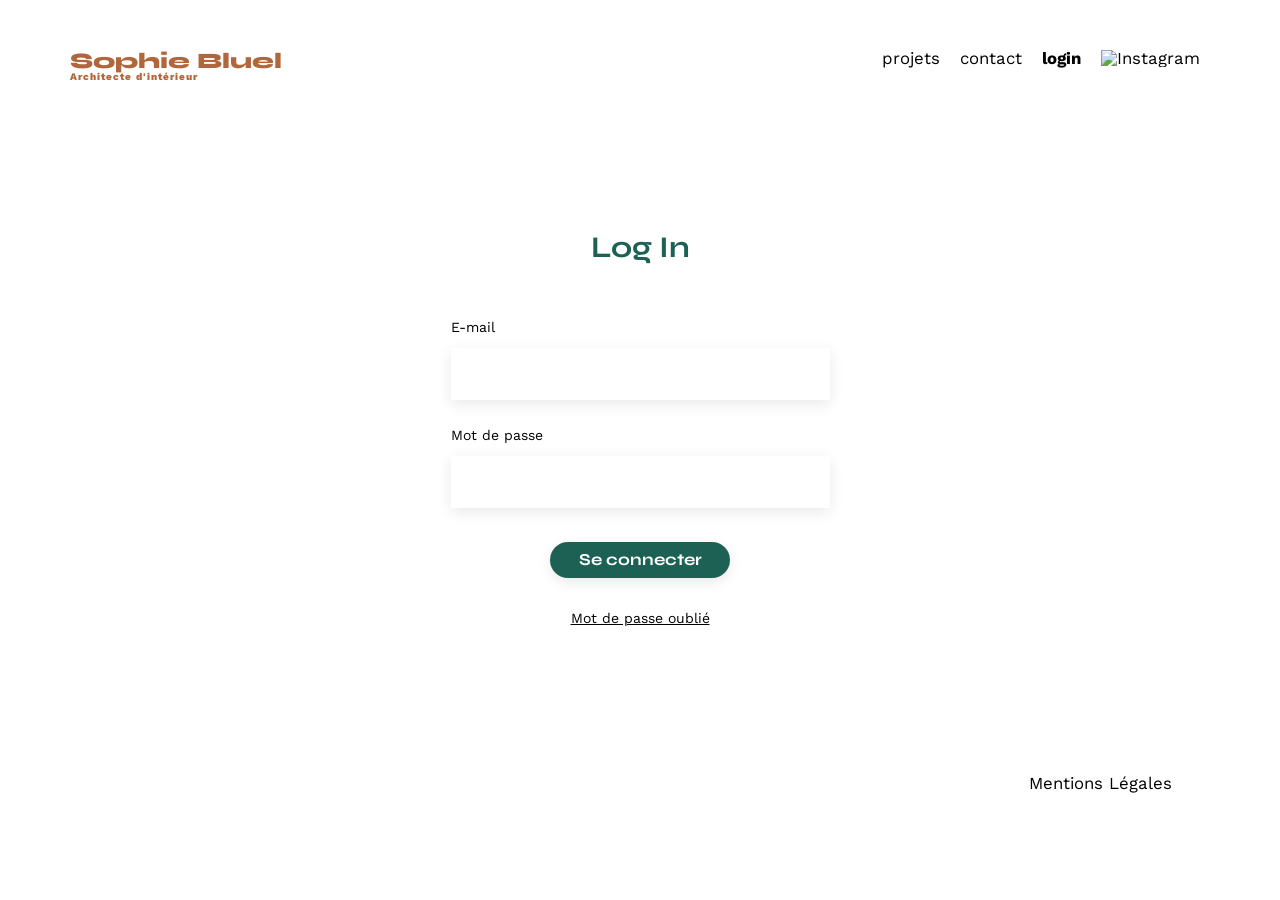
==== FrontEnd/login.html @ fab93ab4 "Integrer la page de connexion" ====
<!DOCTYPE html>
<html lang="fr">
<head>
	<meta charset="UTF-8">
	<title>Sophie Bluel - Login</title>
	<meta name="viewport" content="width=device-width, initial-scale=1.0">
	<link rel="preconnect" href="https://fonts.googleapis.com">
	<link rel="preconnect" href="https://fonts.gstatic.com" crossorigin>
	<link href="https://fonts.googleapis.com/css2?family=Syne:wght@700;800&family=Work+Sans&display=swap" rel="stylesheet">
	<link rel="stylesheet" href="./assets/style.css">
</head>
<body>
	<header>
	    <h1>Sophie Bluel <span>Architecte d'intérieur</span></h1>
	    <nav>
		    <ul>
			    <li><a href="./index.html#portfolio">projets</a></li>
			    <li><a href="./index.html#contact">contact</a></li>
			    <li class="nav-active">login</li>
			    <li><img src="./assets/icons/instagram.png" alt="Instagram"></li>
		    </ul>
	    </nav>
</header>

	<main>
		<section id="login">
			<h2>Log In</h2>

			<form>
				<label for="email">E-mail</label>
				<input type="email" id="email" name="email">

				<label for="password">Mot de passe</label>
				<input type="password" id="password" name="password">

				<input type="submit" value="Se connecter">
			</form>

			<a href="#">Mot de passe oublié</a>
		</section>
	</main>

	<footer>
		<nav>
			<ul>
				<li>Mentions Légales</li>
			</ul>
		</nav>
	</footer>
</body>
</html>
---- FrontEnd/assets/style.css ----
/* http://meyerweb.com/eric/tools/css/reset/
   v2.0 | 20110126
   License: none (public domain)
*/

html, body, div, span, applet, object, iframe,
h1, h2, h3, h4, h5, h6, p, blockquote, pre,
a, abbr, acronym, address, big, cite, code,
del, dfn, em, img, ins, kbd, q, s, samp,
small, strike, strong, sub, sup, tt, var,
b, u, i, center,
dl, dt, dd, ol, ul, li,
fieldset, form, label, legend,
table, caption, tbody, tfoot, thead, tr, th, td,
article, aside, canvas, details, embed,
figure, figcaption, footer, header, hgroup,
menu, nav, output, ruby, section, summary,
time, mark, audio, video {
	margin: 0;
	padding: 0;
	border: 0;
	font-size: 100%;
	font: inherit;
	vertical-align: baseline;
}
/* HTML5 display-role reset for older browsers */
article, aside, details, figcaption, figure,
footer, header, hgroup, menu, nav, section {
	display: block;
}
body {
	line-height: 1;
}
ol, ul {
	list-style: none;
}
blockquote, q {
	quotes: none;
}
blockquote:before, blockquote:after,
q:before, q:after {
	content: '';
	content: none;
}
table {
	border-collapse: collapse;
	border-spacing: 0;
}
/** end reset css**/
body {
	max-width: 1140px;
	margin:auto;
	font-family: 'Work Sans' ;
	font-size: 14px;
}
header {
	display: flex;
	justify-content: space-between;
	margin: 50px 0
}
section {
	margin: 50px 0
}

h1{
	display: flex;
	flex-direction: column;
	font-family: 'Syne';
	font-size: 22px;
	font-weight: 800;
	color: #B1663C
}

h1 > span {
	font-family: 'Work Sans';
	font-size:10px;
	letter-spacing: 0.1em;
;
}

h2{
	font-family: 'Syne';
	font-weight: 700;
	font-size: 30px;
	color: #1D6154
}
nav ul {
	display: flex;
	align-items: center;
	list-style-type: none;

}
nav li {
	padding: 0 10px;
	font-size: 1.2em;
}

li:hover {
	color: #B1663C;
}

.nav-active {
	font-weight: 700;
	color: black;
}

.nav-active:hover {
	color: black;
}

#introduction {
	display: flex;
	align-items: center;
}
#introduction figure {
	flex: 1
}
#introduction img {
	display: block;
	margin: auto;
	width: 80%;
}

#introduction article {
	flex: 1
}
#introduction h2 {
	margin-bottom: 1em;
}

#introduction p {
	margin-bottom: 0.5em;
}
#portfolio h2 {
	text-align: center;
	margin-bottom: 1em;
}
.gallery {
	width: 100%;
	display: grid;
	grid-template-columns: 1fr 1fr 1fr;
	grid-column-gap: 20px;
	grid-row-gap: 20px;
}

.gallery img {
	width: 100%;

}
#contact {
	width: 50%;
	margin: auto;
}
#contact > * {
	text-align: center;

}
#contact h2{
	margin-bottom: 20px;
}
#contact form {
	text-align: left;
	margin-top:30px;
	display: flex;
	flex-direction: column;
}

#contact input {
	height: 50px;
	font-size: 1.2em;
	border: none;
	box-shadow: 0px 4px 14px rgba(0, 0, 0, 0.09);
}
#contact label {
	margin: 2em 0 1em 0;
}
#contact textarea {
	border: none;
	box-shadow: 0px 4px 14px rgba(0, 0, 0, 0.09);
}

input[type="submit"]{
	font-family: 'Syne';
	font-weight: 700;
	color: white;
	background-color: #1D6154;
	margin : 2em auto ;
	width: 180px;
	text-align: center;
	border-radius: 60px ;
}

footer nav ul {
	display: flex;
	justify-content: flex-end;
	margin: 2em
}

.filters {
	display: flex;
	justify-content: center;
	gap: 10px;
	margin-bottom: 50px;
}

.filter-button {
	font-family: "Syne", sans-serif;
	font-weight: 700;
	font-size: 16px;
	color: #1D6154;
	background-color: #FFFEF8;
	border: 1px solid #1D6154;
	border-radius: 60px;
	padding: 9px 20px;
	cursor: pointer;
}

.filter-button.active {
	color: white;
	background-color: #1D6154;
}

/* Page login */

#login {
	width: 50%;
	margin: 150px auto;
	display: flex;
	flex-direction: column;
	align-items: center;
}

#login h2 {
	margin-bottom: 30px;
}

#login form {
	display: flex;
	flex-direction: column;
	width: 379px;
}

#login label {
	margin: 2em 0 1em 0;
}

#login input {
	height: 50px;
	font-size: 1.2em;
	border: none;
	box-shadow: 0px 4px 14px rgba(0, 0, 0, 0.09);
}

#login input[type="submit"] {
	font-family: "Syne", sans-serif;
	font-weight: 700;
	color: white;
	background-color: #1D6154;
	margin: 2em auto;
	width: 180px;
	height: 36px;
	text-align: center;
	border-radius: 60px;
	cursor: pointer;
}

#login a {
	color: black;
	text-decoration: underline;
}

nav a {
	color: black;
	text-decoration: none;
}
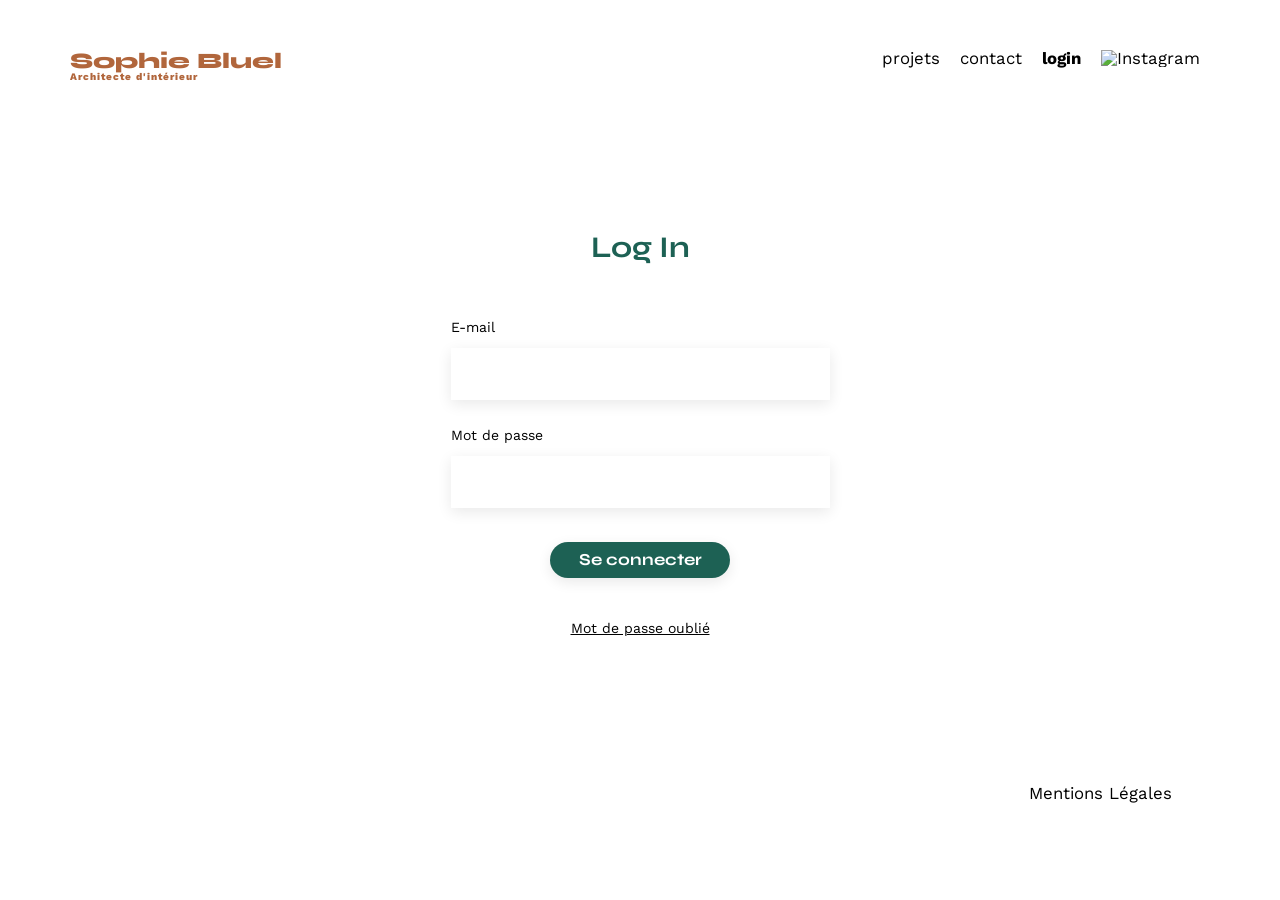
==== commit a12f0d4c: "Connecter le formulaire de connexion" ====
--- a/FrontEnd/login.html
+++ b/FrontEnd/login.html
@@ -26,15 +26,17 @@
 		<section id="login">
 			<h2>Log In</h2>
 
-			<form>
-				<label for="email">E-mail</label>
-				<input type="email" id="email" name="email">
+			<form id="login-form">
+	            <label for="email">E-mail</label>
+	            <input type="email" id="email" name="email">
 
-				<label for="password">Mot de passe</label>
-				<input type="password" id="password" name="password">
+	            <label for="password">Mot de passe</label>
+	            <input type="password" id="password" name="password">
 
-				<input type="submit" value="Se connecter">
-			</form>
+	            <input type="submit" value="Se connecter">
+            </form>
+
+            <p id="login-error"></p>
 
 			<a href="#">Mot de passe oublié</a>
 		</section>
@@ -47,5 +49,6 @@
 			</ul>
 		</nav>
 	</footer>
+    <script src="./login.js"></script>
 </body>
 </html>
--- a/FrontEnd/assets/style.css
+++ b/FrontEnd/assets/style.css
@@ -269,6 +269,11 @@
 	text-decoration: underline;
 }
 
+#login-error {
+	margin-top: 10px;
+	color: #B1663C;
+}
+
 nav a {
 	color: black;
 	text-decoration: none;
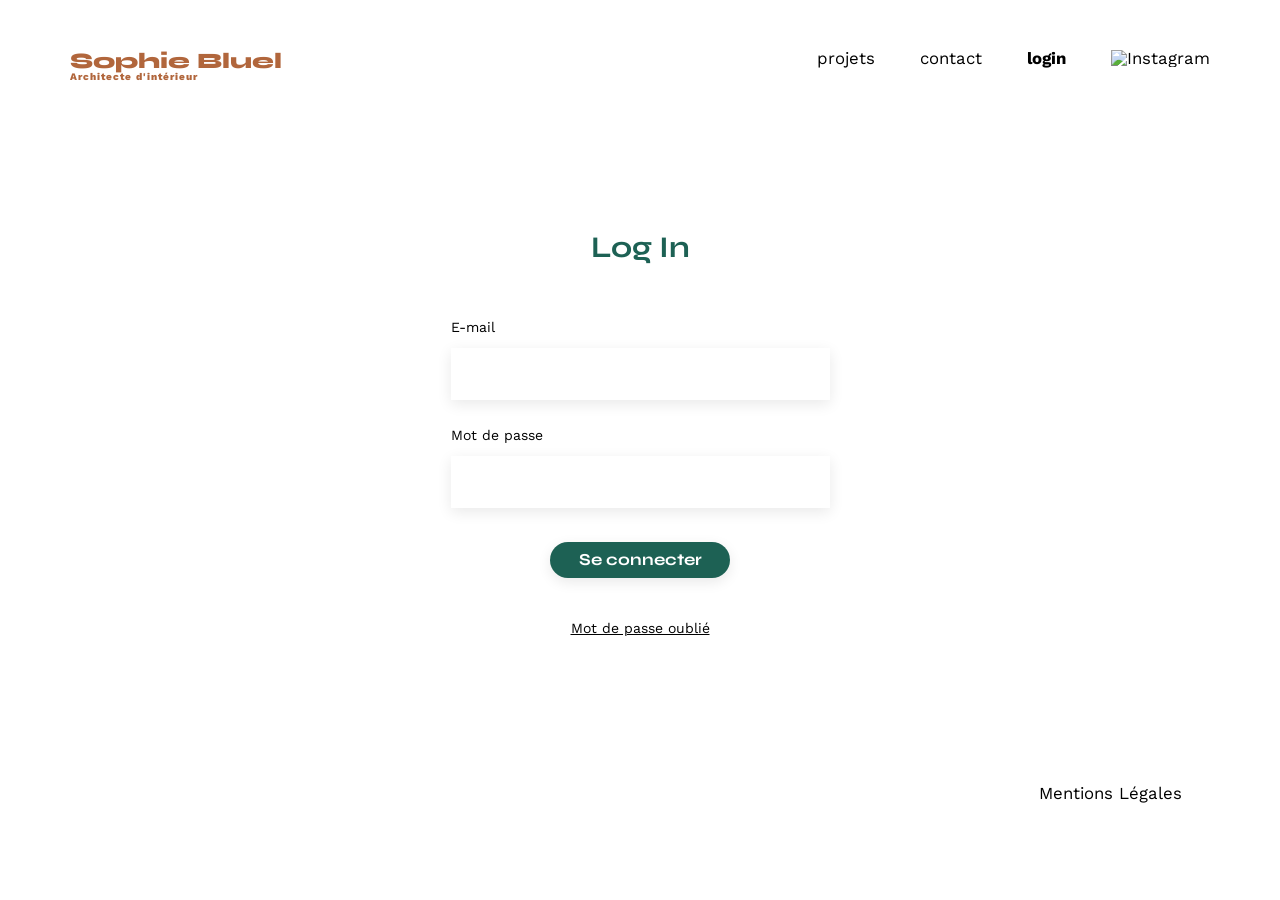
==== commit 315457f9: "Finaliser le projet Sophie Bluel" ====
--- a/FrontEnd/login.html
+++ b/FrontEnd/login.html
@@ -28,10 +28,10 @@
 
 			<form id="login-form">
 	            <label for="email">E-mail</label>
-	            <input type="email" id="email" name="email">
+	            <input type="email" id="email" name="email" autocomplete="email" required>
 
 	            <label for="password">Mot de passe</label>
-	            <input type="password" id="password" name="password">
+	            <input type="password" id="password" name="password" autocomplete="current-password" required>
 
 	            <input type="submit" value="Se connecter">
             </form>
--- a/FrontEnd/assets/style.css
+++ b/FrontEnd/assets/style.css
@@ -1,3 +1,7 @@
+/* ================================================== */
+/* RESET CSS */
+/* ================================================== */
+
 /* http://meyerweb.com/eric/tools/css/reset/
    v2.0 | 20110126
    License: none (public domain)
@@ -23,76 +27,109 @@
 	font: inherit;
 	vertical-align: baseline;
 }
+
 /* HTML5 display-role reset for older browsers */
+
 article, aside, details, figcaption, figure,
 footer, header, hgroup, menu, nav, section {
 	display: block;
 }
+
 body {
 	line-height: 1;
 }
+
 ol, ul {
 	list-style: none;
 }
+
 blockquote, q {
 	quotes: none;
 }
-blockquote:before, blockquote:after,
-q:before, q:after {
-	content: '';
+
+blockquote:before,
+blockquote:after,
+q:before,
+q:after {
+	content: "";
 	content: none;
 }
+
 table {
 	border-collapse: collapse;
 	border-spacing: 0;
 }
-/** end reset css**/
+
+
+/* ================================================== */
+/* STYLE GÉNÉRAL */
+/* ================================================== */
+
 body {
 	max-width: 1140px;
-	margin:auto;
-	font-family: 'Work Sans' ;
+	margin: auto;
+	font-family: "Work Sans";
 	font-size: 14px;
 }
-header {
-	display: flex;
-	justify-content: space-between;
-	margin: 50px 0
-}
+
 section {
-	margin: 50px 0
-}
-
-h1{
+	margin: 50px 0;
+}
+
+h1 {
 	display: flex;
 	flex-direction: column;
-	font-family: 'Syne';
+	font-family: "Syne";
 	font-size: 22px;
 	font-weight: 800;
-	color: #B1663C
+	color: #B1663C;
 }
 
 h1 > span {
-	font-family: 'Work Sans';
-	font-size:10px;
+	font-family: "Work Sans";
+	font-size: 10px;
 	letter-spacing: 0.1em;
-;
-}
-
-h2{
-	font-family: 'Syne';
+}
+
+h2 {
+	font-family: "Syne";
 	font-weight: 700;
 	font-size: 30px;
-	color: #1D6154
-}
+	color: #1D6154;
+}
+
+
+/* ================================================== */
+/* HEADER ET NAVIGATION */
+/* ================================================== */
+
+header {
+	display: flex;
+	justify-content: space-between;
+	margin: 50px 0;
+}
+
 nav ul {
 	display: flex;
 	align-items: center;
 	list-style-type: none;
-
-}
+	gap: 45px;
+}
+
 nav li {
-	padding: 0 10px;
+	padding: 0;
 	font-size: 1.2em;
+}
+
+nav a {
+	color: black;
+	text-decoration: none;
+}
+
+header nav img {
+	width: 22px;
+	height: 22px;
+	object-fit: contain;
 }
 
 li:hover {
@@ -108,13 +145,21 @@
 	color: black;
 }
 
+
+/* ================================================== */
+/* SECTION INTRODUCTION */
+/* ================================================== */
+
 #introduction {
 	display: flex;
 	align-items: center;
-}
+	margin-top: 130px;
+}
+
 #introduction figure {
-	flex: 1
-}
+	flex: 1;
+}
+
 #introduction img {
 	display: block;
 	margin: auto;
@@ -122,85 +167,65 @@
 }
 
 #introduction article {
-	flex: 1
-}
+	flex: 1;
+	max-width: 404px;
+}
+
 #introduction h2 {
 	margin-bottom: 1em;
+	font-family: "Syne", sans-serif;
+	font-size: 30px;
+	font-weight: 700;
+	line-height: 100%;
+	color: #1D6154;
 }
 
 #introduction p {
 	margin-bottom: 0.5em;
-}
+	font-family: "Work Sans", sans-serif;
+	font-size: 14px;
+	font-weight: 400;
+	line-height: 1.5;
+	color: #3D3D3D;
+}
+
+
+/* ================================================== */
+/* PORTFOLIO ET GALERIE */
+/* ================================================== */
+
+#portfolio {
+	margin-top: 100px;
+}
+
 #portfolio h2 {
 	text-align: center;
 	margin-bottom: 1em;
 }
+
 .gallery {
 	width: 100%;
 	display: grid;
 	grid-template-columns: 1fr 1fr 1fr;
 	grid-column-gap: 20px;
 	grid-row-gap: 20px;
+	margin-top: 50px;
 }
 
 .gallery img {
 	width: 100%;
-
-}
-#contact {
-	width: 50%;
-	margin: auto;
-}
-#contact > * {
-	text-align: center;
-
-}
-#contact h2{
-	margin-bottom: 20px;
-}
-#contact form {
-	text-align: left;
-	margin-top:30px;
-	display: flex;
-	flex-direction: column;
-}
-
-#contact input {
-	height: 50px;
-	font-size: 1.2em;
-	border: none;
-	box-shadow: 0px 4px 14px rgba(0, 0, 0, 0.09);
-}
-#contact label {
-	margin: 2em 0 1em 0;
-}
-#contact textarea {
-	border: none;
-	box-shadow: 0px 4px 14px rgba(0, 0, 0, 0.09);
-}
-
-input[type="submit"]{
-	font-family: 'Syne';
-	font-weight: 700;
-	color: white;
-	background-color: #1D6154;
-	margin : 2em auto ;
-	width: 180px;
-	text-align: center;
-	border-radius: 60px ;
-}
-
-footer nav ul {
-	display: flex;
-	justify-content: flex-end;
-	margin: 2em
-}
+}
+
+
+/* ================================================== */
+/* FILTRES */
+/* ================================================== */
 
 .filters {
 	display: flex;
 	justify-content: center;
 	gap: 10px;
-	margin-bottom: 50px;
+	margin-bottom: 0;
 }
 
 .filter-button {
@@ -220,7 +245,78 @@
 	background-color: #1D6154;
 }
 
-/* Page login */
+
+/* ================================================== */
+/* SECTION CONTACT */
+/* ================================================== */
+
+#contact {
+	width: 50%;
+	margin: auto;
+}
+
+#contact > * {
+	text-align: center;
+}
+
+#contact h2 {
+	margin-bottom: 20px;
+}
+
+#contact form {
+	text-align: left;
+	margin-top: 30px;
+	display: flex;
+	flex-direction: column;
+}
+
+#contact input {
+	height: 50px;
+	font-size: 1.2em;
+	border: none;
+	box-shadow: 0px 4px 14px rgba(0, 0, 0, 0.09);
+}
+
+#contact label {
+	margin: 2em 0 1em 0;
+}
+
+#contact textarea {
+	border: none;
+	box-shadow: 0px 4px 14px rgba(0, 0, 0, 0.09);
+}
+
+
+/* ================================================== */
+/* BOUTONS DE FORMULAIRE */
+/* ================================================== */
+
+input[type="submit"] {
+	font-family: "Syne";
+	font-weight: 700;
+	color: white;
+	background-color: #1D6154;
+	margin: 2em auto;
+	width: 180px;
+	text-align: center;
+	border-radius: 60px;
+}
+
+
+/* ================================================== */
+/* FOOTER */
+/* ================================================== */
+
+footer nav ul {
+	display: flex;
+	justify-content: flex-end;
+	margin: 2em;
+}
+
+
+/* ================================================== */
+/* PAGE LOGIN */
+/* ================================================== */
 
 #login {
 	width: 50%;
@@ -274,7 +370,309 @@
 	color: #B1663C;
 }
 
-nav a {
+
+/* ================================================== */
+/* MODE ÉDITION */
+/* ================================================== */
+
+.edit-banner {
+	display: none;
+	background-color: black;
+	color: white;
+	text-align: center;
+	padding: 15px;
+
+	/* Permet au bandeau de dépasser le max-width du body */
+	width: 100vw;
+	position: relative;
+	left: 50%;
+	transform: translateX(-50%);
+	box-sizing: border-box;
+}
+
+.edit-banner i {
+	margin-right: 8px;
+	font-size: 13px;
+}
+
+.portfolio-title {
+	display: flex;
+	justify-content: center;
+	align-items: baseline;
+	gap: 30px;
+	margin-bottom: 1em;
+}
+
+.portfolio-title h2 {
+	margin-bottom: 0;
+}
+
+.edit-button {
+	display: none;
+	background: none;
+	border: none;
+	cursor: pointer;
+	font-family: "Work Sans", sans-serif;
+	font-size: 14px;
+}
+
+.edit-button i {
+	margin-right: 6px;
+	font-size: 13px;
+}
+
+
+/* ================================================== */
+/* MODALE */
+/* ================================================== */
+
+.modal {
+	display: none;
+	position: fixed;
+	top: 0;
+	left: 0;
+	width: 100%;
+	height: 100%;
+	background-color: rgba(0, 0, 0, 0.5);
+	justify-content: center;
+	align-items: center;
+}
+
+.modal-content {
+	position: relative;
+	width: 630px;
+	min-height: 670px;
+	background-color: white;
+	border-radius: 10px;
+	padding: 60px 100px 45px;
+	box-sizing: border-box;
+}
+
+.modal-close {
+	position: absolute;
+	top: 25px;
+	right: 30px;
+	background: none;
+	border: none;
+	font-size: 28px;
+	cursor: pointer;
+}
+
+
+/* ================================================== */
+/* MODALE - GALERIE PHOTO */
+/* ================================================== */
+
+.modal-gallery-view h2 {
+	text-align: center;
+	font-family: "Work Sans", sans-serif;
+	font-size: 26px;
+	font-weight: 400;
 	color: black;
-	text-decoration: none;
+	margin-bottom: 45px;
+}
+
+.modal-gallery {
+	display: grid;
+	grid-template-columns: repeat(5, 77px);
+	justify-content: center;
+	gap: 12px 8px;
+	margin-bottom: 45px;
+	padding-bottom: 45px;
+	border-bottom: 1px solid #B3B3B3;
+}
+
+.modal-gallery img {
+	width: 77px;
+	height: 103px;
+	object-fit: cover;
+}
+
+.modal-work {
+	position: relative;
+}
+
+.delete-work {
+	position: absolute;
+	top: 5px;
+	right: 5px;
+	width: 17px;
+	height: 17px;
+	border: none;
+	border-radius: 2px;
+	background-color: black;
+	color: white;
+	cursor: pointer;
+	font-size: 9px;
+	display: flex;
+	justify-content: center;
+	align-items: center;
+	padding: 0;
+}
+
+.add-photo-button {
+	display: block;
+	margin: 0 auto;
+	padding: 10px 30px;
+	border: none;
+	border-radius: 60px;
+	background-color: #1D6154;
+	color: white;
+	font-family: "Syne", sans-serif;
+	font-weight: 700;
+	cursor: pointer;
+}
+
+
+/* ================================================== */
+/* MODALE - FORMULAIRE D'AJOUT */
+/* ================================================== */
+
+.modal-form-view {
+	display: none;
+	position: relative;
+	width: 100%;
+}
+
+.modal-form-view h2 {
+	text-align: center;
+	font-family: "Work Sans", sans-serif;
+	font-size: 26px;
+	font-weight: 400;
+	color: black;
+	margin-bottom: 35px;
+}
+
+.modal-back {
+	position: absolute;
+	top: -38px;
+	left: -70px;
+	background: none;
+	border: none;
+	padding: 0;
+	cursor: pointer;
+}
+
+.modal-back i {
+	font-size: 21px;
+	color: black;
+}
+
+#add-work-form {
+	display: flex;
+	flex-direction: column;
+	width: 420px;
+	margin: 0 auto;
+}
+
+
+/* ================================================== */
+/* ZONE D'AJOUT DE PHOTO */
+/* ================================================== */
+
+.upload-photo {
+	position: relative;
+	width: 420px;
+	height: 169px;
+	background-color: #E8F1F6;
+	display: flex;
+	justify-content: center;
+	align-items: center;
+	margin: 0 auto 30px;
+	overflow: hidden;
+	border-radius: 3px;
+}
+
+.upload-placeholder {
+	display: flex;
+	flex-direction: column;
+	align-items: center;
+	gap: 8px;
+}
+
+.upload-placeholder i {
+	font-size: 58px;
+	color: #B9C5CC;
+}
+
+.upload-button {
+	background-color: #CBD6DC;
+	color: #306685;
+	padding: 10px 25px;
+	border-radius: 50px;
+	cursor: pointer;
+	font-weight: 500;
+}
+
+.upload-placeholder p {
+	font-size: 10px;
+	color: #444;
+}
+
+#work-image {
+	display: none;
+}
+
+#image-preview {
+	display: none;
+	width: 100%;
+	height: 100%;
+	object-fit: contain;
+}
+
+
+/* ================================================== */
+/* CHAMPS DU FORMULAIRE D'AJOUT */
+/* ================================================== */
+
+#add-work-form > label {
+	margin-bottom: 10px;
+	font-size: 14px;
+}
+
+#work-title,
+#work-category {
+	width: 100%;
+	height: 50px;
+	border: none;
+	background-color: white;
+	box-shadow: 0px 4px 14px rgba(0, 0, 0, 0.09);
+	margin-bottom: 25px;
+	padding: 0 15px;
+	font-family: "Work Sans", sans-serif;
+	font-size: 14px;
+	box-sizing: border-box;
+}
+
+
+/* ================================================== */
+/* LIGNE DE SÉPARATION */
+/* ================================================== */
+
+#add-work-form::after {
+	content: "";
+	display: block;
+	width: 100%;
+	border-bottom: 1px solid #B3B3B3;
+	margin: 5px 0 20px;
+	order: 1;
+}
+
+
+/* ================================================== */
+/* BOUTON VALIDER */
+/* ================================================== */
+
+#add-work-form input[type="submit"] {
+	order: 2;
+	width: 237px;
+	height: 36px;
+	margin: 0 auto;
+	border: none;
+	border-radius: 60px;
+	background-color: #A7A7A7;
+	color: white;
+	font-family: "Syne", sans-serif;
+	font-weight: 700;
+	cursor: pointer;
 }
